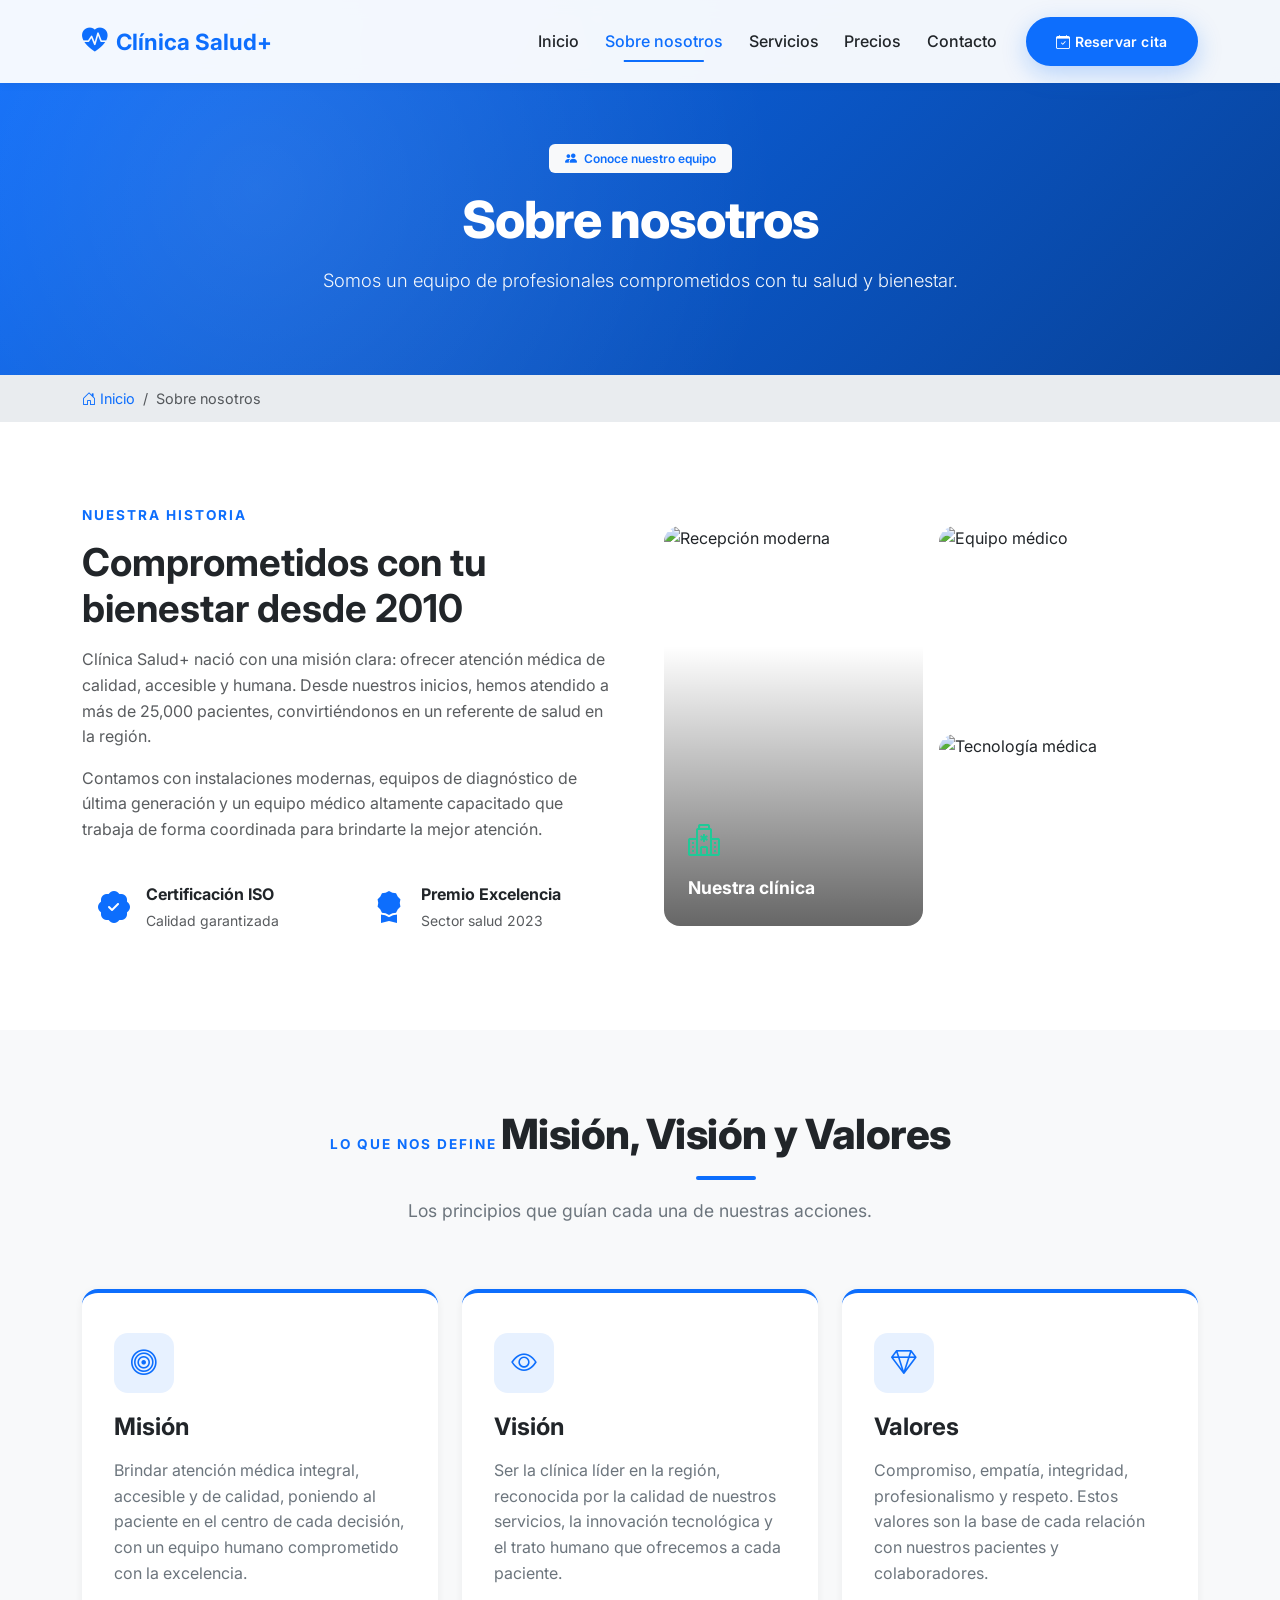
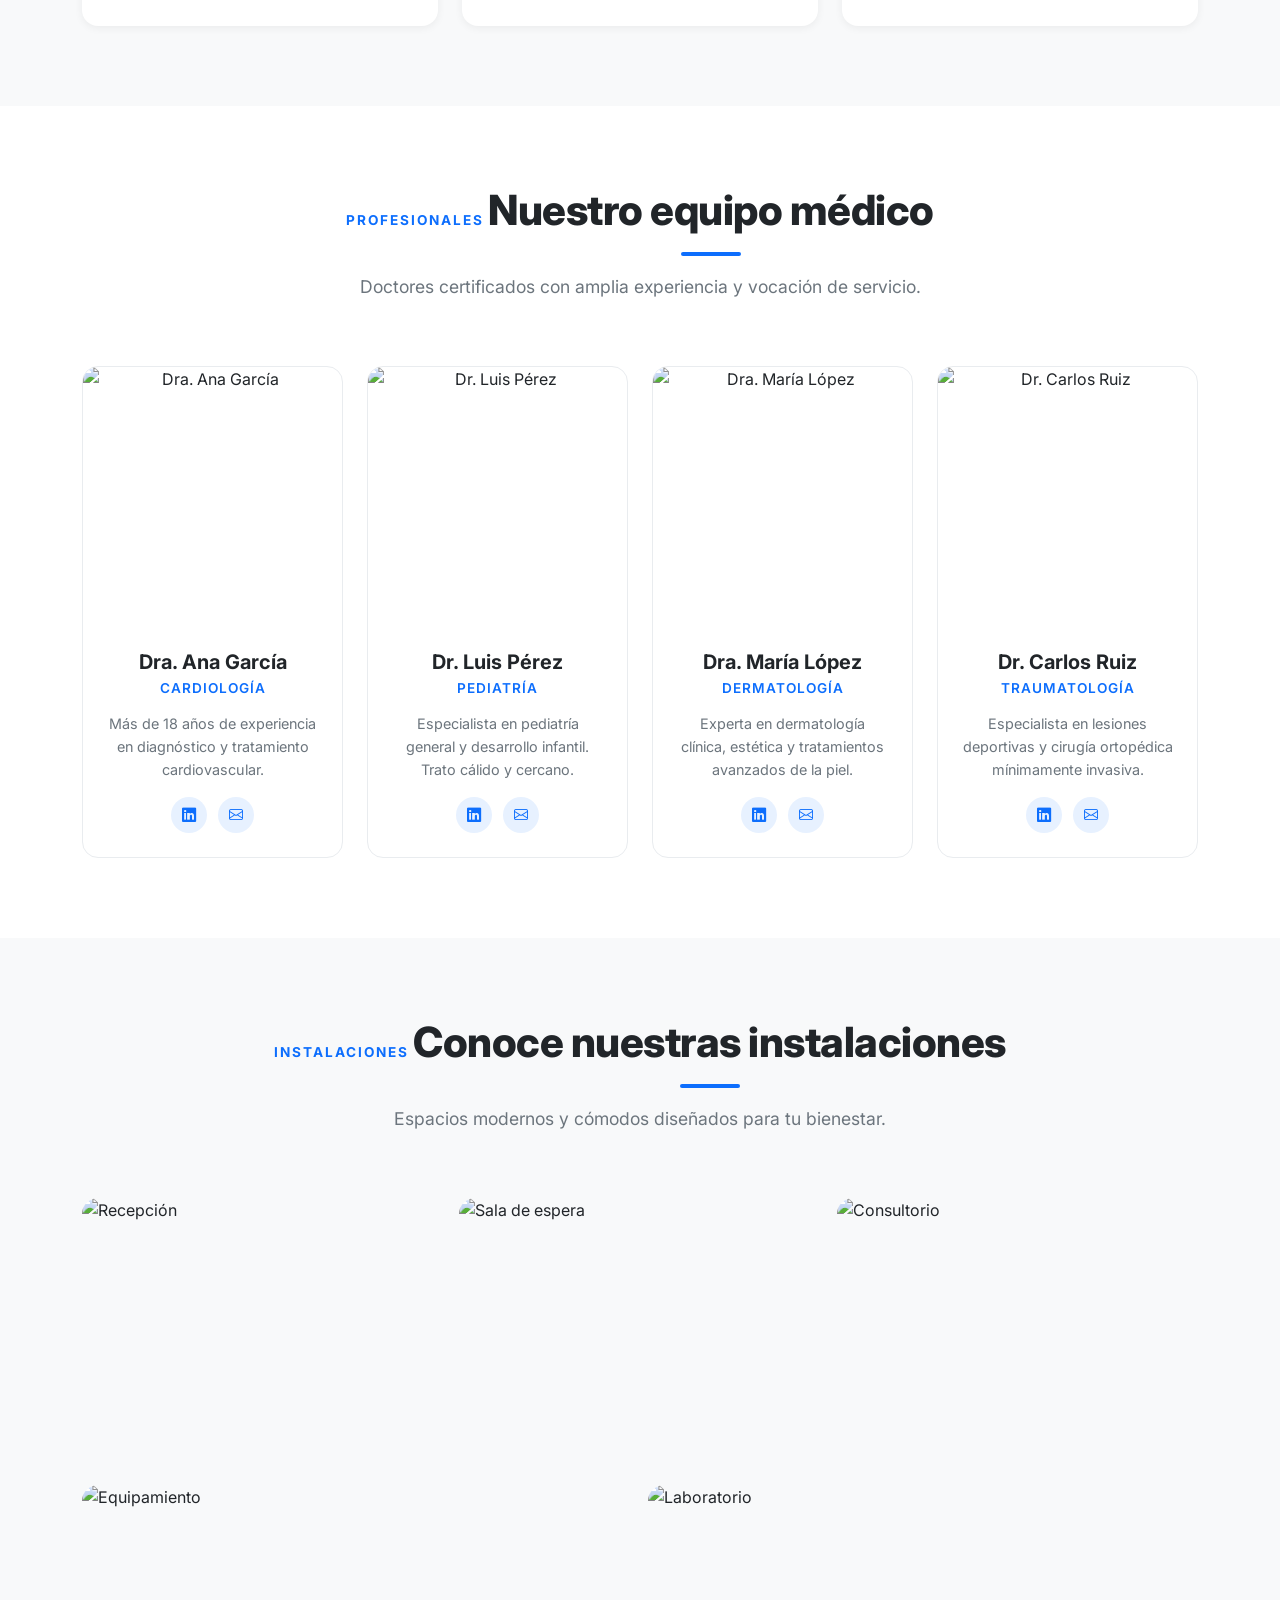
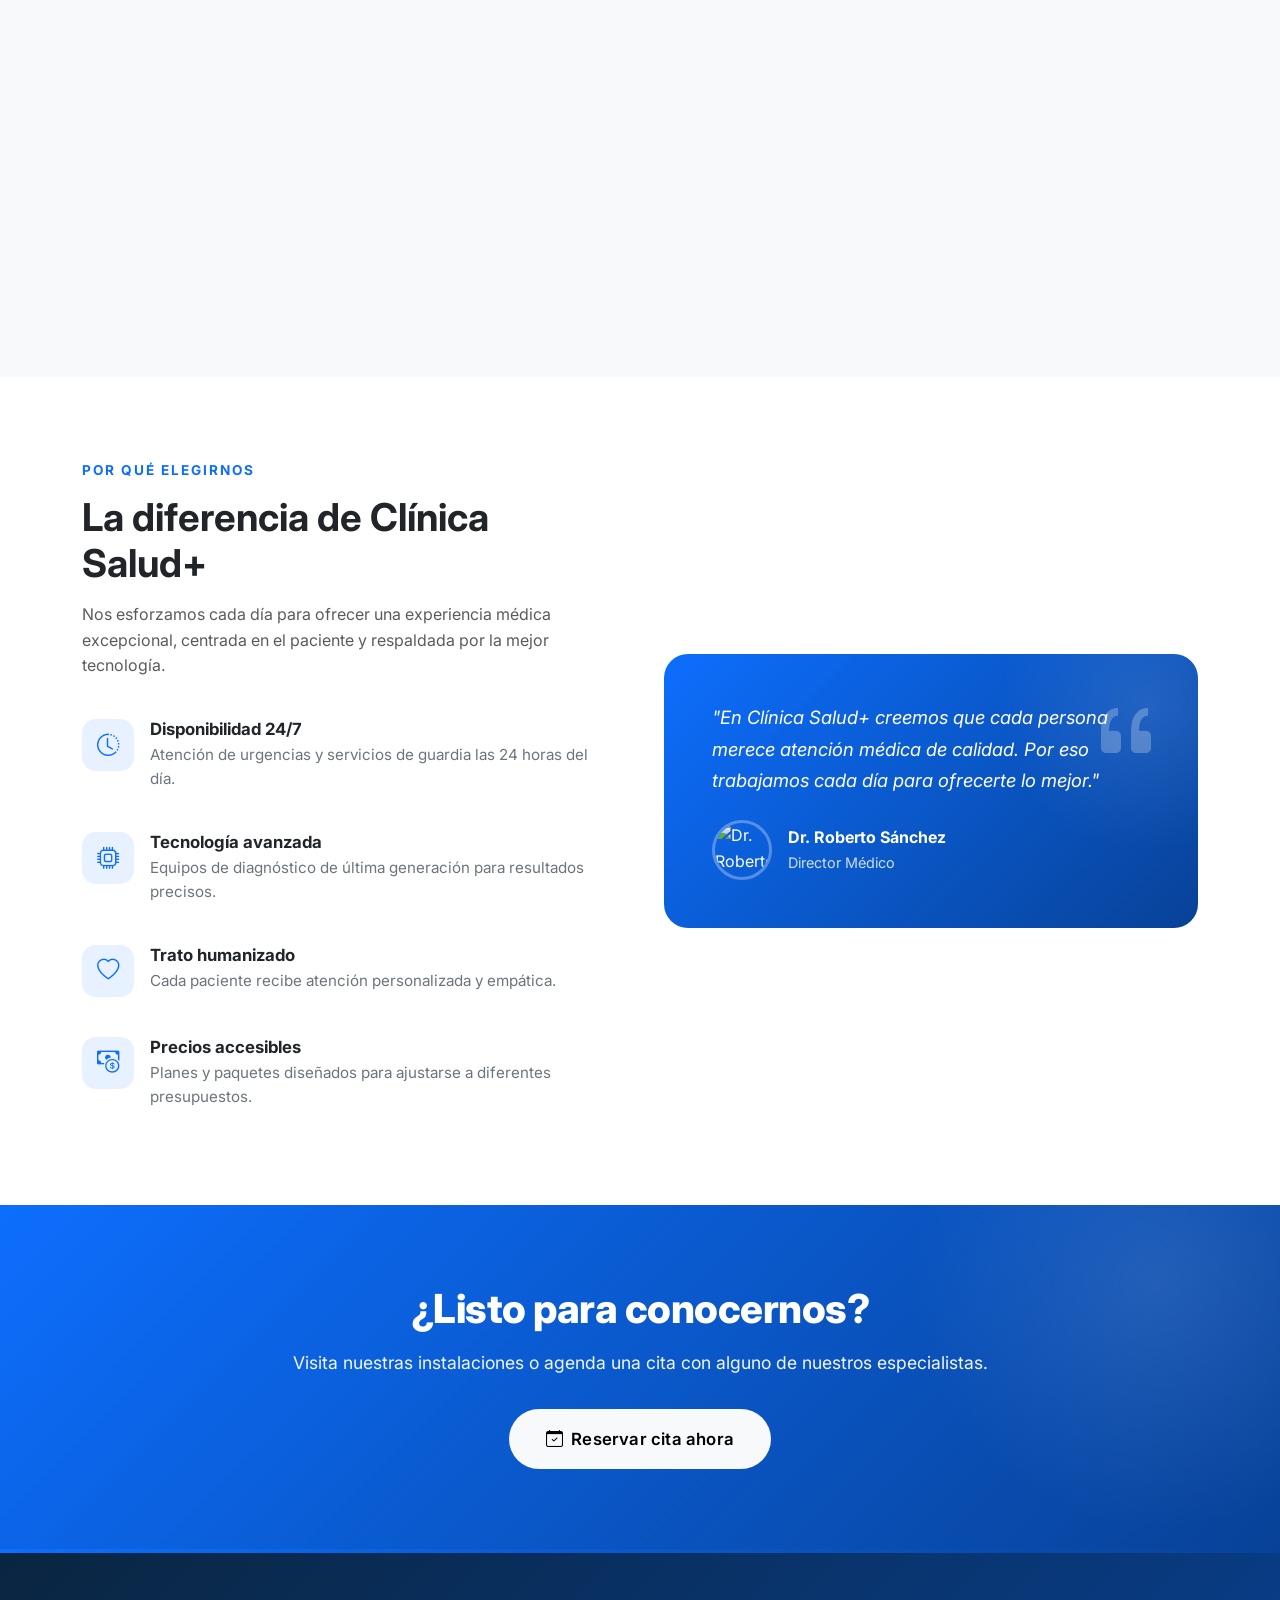
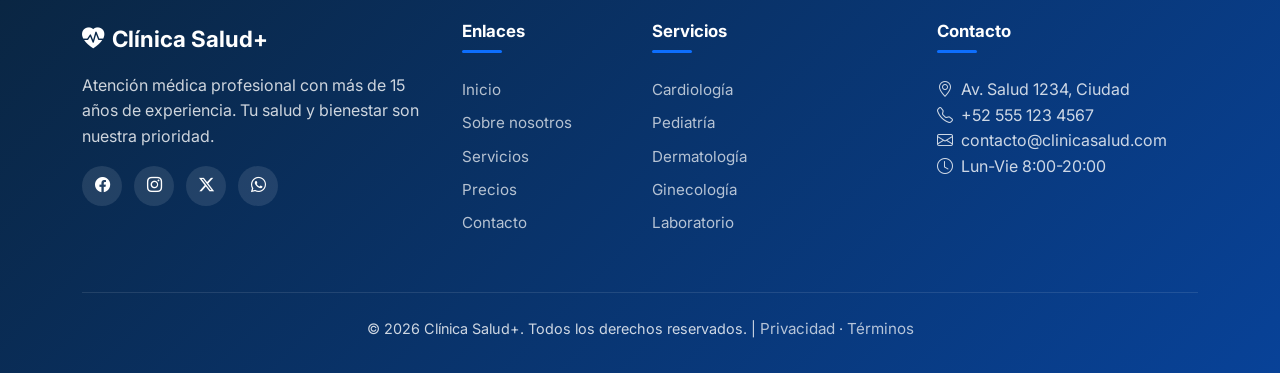
==== about.html @ 4dc256de "template ok" ====
<!DOCTYPE html>
<html lang="es">
<head>
    <meta charset="UTF-8">
    <meta name="viewport" content="width=device-width, initial-scale=1.0">
    <meta name="description" content="Conoce más sobre Clínica Salud+: nuestro equipo médico, misión, visión y valores.">
    <title>Sobre nosotros | Clínica Salud+</title>

    <link href="https://cdn.jsdelivr.net/npm/bootstrap@5.3.3/dist/css/bootstrap.min.css" rel="stylesheet">
    <link rel="stylesheet" href="https://cdn.jsdelivr.net/npm/bootstrap-icons@1.11.3/font/bootstrap-icons.css">
    <link rel="preconnect" href="https://fonts.googleapis.com">
    <link rel="preconnect" href="https://fonts.gstatic.com" crossorigin>
    <link href="https://fonts.googleapis.com/css2?family=Inter:wght@400;500;600;700;800&display=swap" rel="stylesheet">
    <link rel="stylesheet" href="assets/css/styles.css">
</head>
<body>

    <!-- Navbar -->
    <nav class="navbar navbar-expand-lg fixed-top">
        <div class="container">
            <a class="navbar-brand" href="index.html">
                <i class="bi bi-heart-pulse-fill"></i>
                Clínica Salud+
            </a>
            <button class="navbar-toggler" type="button" data-bs-toggle="collapse" data-bs-target="#navbarMain">
                <span class="navbar-toggler-icon"></span>
            </button>
            <div class="collapse navbar-collapse" id="navbarMain">
                <ul class="navbar-nav ms-auto align-items-lg-center">
                    <li class="nav-item"><a class="nav-link" href="index.html">Inicio</a></li>
                    <li class="nav-item"><a class="nav-link" href="about.html">Sobre nosotros</a></li>
                    <li class="nav-item"><a class="nav-link" href="services.html">Servicios</a></li>
                    <li class="nav-item"><a class="nav-link" href="pricing.html">Precios</a></li>
                    <li class="nav-item"><a class="nav-link" href="contact.html">Contacto</a></li>
                    <li class="nav-item ms-lg-3 mt-2 mt-lg-0">
                        <a class="btn btn-primary btn-sm" href="contact.html">
                            <i class="bi bi-calendar-check me-1"></i>Reservar cita
                        </a>
                    </li>
                </ul>
            </div>
        </div>
    </nav>

    <!-- Page Hero -->
    <header class="page-hero">
        <div class="page-hero-bg">
            <img src="https://images.unsplash.com/photo-1551601651-2a8555f1a136?w=1920&q=80" alt="Equipo médico">
        </div>
        <div class="container">
            <span class="badge bg-light text-primary px-3 py-2 mb-3 fw-semibold">
                <i class="bi bi-people-fill me-1"></i> Conoce nuestro equipo
            </span>
            <h1>Sobre nosotros</h1>
            <p class="lead">Somos un equipo de profesionales comprometidos con tu salud y bienestar.</p>
        </div>
    </header>

    <!-- Breadcrumb -->
    <div class="breadcrumb-nav">
        <div class="container">
            <nav aria-label="breadcrumb">
                <ol class="breadcrumb mb-0">
                    <li class="breadcrumb-item"><a href="index.html"><i class="bi bi-house-door"></i> Inicio</a></li>
                    <li class="breadcrumb-item active" aria-current="page">Sobre nosotros</li>
                </ol>
            </nav>
        </div>
    </div>

    <!-- Introducción -->
    <section>
        <div class="container">
            <div class="row align-items-center g-5">
                <div class="col-lg-6 reveal">
                    <span class="eyebrow">Nuestra historia</span>
                    <h2 class="fw-bold mb-3" style="font-size: clamp(1.8rem, 3vw, 2.5rem);">Comprometidos con tu bienestar desde 2010</h2>
                    <p class="text-muted mb-3">Clínica Salud+ nació con una misión clara: ofrecer atención médica de calidad, accesible y humana. Desde nuestros inicios, hemos atendido a más de 25,000 pacientes, convirtiéndonos en un referente de salud en la región.</p>
                    <p class="text-muted mb-4">Contamos con instalaciones modernas, equipos de diagnóstico de última generación y un equipo médico altamente capacitado que trabaja de forma coordinada para brindarte la mejor atención.</p>
                    <div class="row g-3">
                        <div class="col-6">
                            <div class="d-flex align-items-center gap-3 p-3 bg-primary-light rounded-3">
                                <i class="bi bi-patch-check-fill text-primary fs-2"></i>
                                <div>
                                    <strong class="d-block">Certificación ISO</strong>
                                    <small class="text-muted">Calidad garantizada</small>
                                </div>
                            </div>
                        </div>
                        <div class="col-6">
                            <div class="d-flex align-items-center gap-3 p-3 bg-primary-light rounded-3">
                                <i class="bi bi-award-fill text-primary fs-2"></i>
                                <div>
                                    <strong class="d-block">Premio Excelencia</strong>
                                    <small class="text-muted">Sector salud 2023</small>
                                </div>
                            </div>
                        </div>
                    </div>
                </div>
                <div class="col-lg-6 reveal reveal-delay-2">
                    <div class="history-image-grid">
                        <div class="history-grid-item gi-1">
                            <img src="https://images.unsplash.com/photo-1519494026892-80bbd2d6fd0d?w=800&q=80" alt="Recepción moderna">
                            <div class="gi-overlay">
                                <i class="bi bi-hospital"></i>
                                <strong>Nuestra clínica</strong>
                            </div>
                        </div>
                        <div class="history-grid-item gi-2">
                            <img src="https://images.unsplash.com/photo-1582750433449-648ed127bb54?w=600&q=80" alt="Equipo médico">
                        </div>
                        <div class="history-grid-item gi-3">
                            <img src="https://images.unsplash.com/photo-1629909613654-28e377c37b09?w=600&q=80" alt="Tecnología médica">
                        </div>
                    </div>
                </div>
            </div>
        </div>
    </section>

    <!-- Misión, Visión, Valores -->
    <section class="bg-light">
        <div class="container">
            <div class="section-title reveal">
                <span class="eyebrow">Lo que nos define</span>
                <h2>Misión, Visión y Valores</h2>
                <p>Los principios que guían cada una de nuestras acciones.</p>
            </div>
            <div class="row g-4">
                <div class="col-md-4 reveal reveal-delay-1">
                    <div class="mvv-card">
                        <div class="mvv-icon"><i class="bi bi-bullseye"></i></div>
                        <h4>Misión</h4>
                        <p>Brindar atención médica integral, accesible y de calidad, poniendo al paciente en el centro de cada decisión, con un equipo humano comprometido con la excelencia.</p>
                    </div>
                </div>
                <div class="col-md-4 reveal reveal-delay-2">
                    <div class="mvv-card">
                        <div class="mvv-icon"><i class="bi bi-eye"></i></div>
                        <h4>Visión</h4>
                        <p>Ser la clínica líder en la región, reconocida por la calidad de nuestros servicios, la innovación tecnológica y el trato humano que ofrecemos a cada paciente.</p>
                    </div>
                </div>
                <div class="col-md-4 reveal reveal-delay-3">
                    <div class="mvv-card">
                        <div class="mvv-icon"><i class="bi bi-gem"></i></div>
                        <h4>Valores</h4>
                        <p>Compromiso, empatía, integridad, profesionalismo y respeto. Estos valores son la base de cada relación con nuestros pacientes y colaboradores.</p>
                    </div>
                </div>
            </div>
        </div>
    </section>

    <!-- Equipo Médico -->
    <section>
        <div class="container">
            <div class="section-title reveal">
                <span class="eyebrow">Profesionales</span>
                <h2>Nuestro equipo médico</h2>
                <p>Doctores certificados con amplia experiencia y vocación de servicio.</p>
            </div>
            <div class="row g-4">
                <div class="col-md-6 col-lg-3 reveal reveal-delay-1">
                    <div class="team-card">
                        <div class="team-photo">
                            <img src="https://images.unsplash.com/photo-1559839734-2b71ea197ec2?w=500&q=80" alt="Dra. Ana García">
                        </div>
                        <div class="team-info">
                            <h5>Dra. Ana García</h5>
                            <div class="specialty">Cardiología</div>
                            <p>Más de 18 años de experiencia en diagnóstico y tratamiento cardiovascular.</p>
                            <div class="team-socials">
                                <a href="#" aria-label="LinkedIn"><i class="bi bi-linkedin"></i></a>
                                <a href="#" aria-label="Email"><i class="bi bi-envelope"></i></a>
                            </div>
                        </div>
                    </div>
                </div>
                <div class="col-md-6 col-lg-3 reveal reveal-delay-2">
                    <div class="team-card">
                        <div class="team-photo">
                            <img src="https://images.unsplash.com/photo-1612531386530-97286d97c2d2?w=500&q=80" alt="Dr. Luis Pérez">
                        </div>
                        <div class="team-info">
                            <h5>Dr. Luis Pérez</h5>
                            <div class="specialty">Pediatría</div>
                            <p>Especialista en pediatría general y desarrollo infantil. Trato cálido y cercano.</p>
                            <div class="team-socials">
                                <a href="#" aria-label="LinkedIn"><i class="bi bi-linkedin"></i></a>
                                <a href="#" aria-label="Email"><i class="bi bi-envelope"></i></a>
                            </div>
                        </div>
                    </div>
                </div>
                <div class="col-md-6 col-lg-3 reveal reveal-delay-3">
                    <div class="team-card">
                        <div class="team-photo">
                            <img src="https://images.unsplash.com/photo-1594824476967-48c8b964273f?w=500&q=80" alt="Dra. María López">
                        </div>
                        <div class="team-info">
                            <h5>Dra. María López</h5>
                            <div class="specialty">Dermatología</div>
                            <p>Experta en dermatología clínica, estética y tratamientos avanzados de la piel.</p>
                            <div class="team-socials">
                                <a href="#" aria-label="LinkedIn"><i class="bi bi-linkedin"></i></a>
                                <a href="#" aria-label="Email"><i class="bi bi-envelope"></i></a>
                            </div>
                        </div>
                    </div>
                </div>
                <div class="col-md-6 col-lg-3 reveal reveal-delay-4">
                    <div class="team-card">
                        <div class="team-photo">
                            <img src="https://images.unsplash.com/photo-1622253692010-333f2da6031d?w=500&q=80" alt="Dr. Carlos Ruiz">
                        </div>
                        <div class="team-info">
                            <h5>Dr. Carlos Ruiz</h5>
                            <div class="specialty">Traumatología</div>
                            <p>Especialista en lesiones deportivas y cirugía ortopédica mínimamente invasiva.</p>
                            <div class="team-socials">
                                <a href="#" aria-label="LinkedIn"><i class="bi bi-linkedin"></i></a>
                                <a href="#" aria-label="Email"><i class="bi bi-envelope"></i></a>
                            </div>
                        </div>
                    </div>
                </div>
            </div>
        </div>
    </section>

    <!-- Instalaciones / Galería -->
    <section class="bg-light">
        <div class="container">
            <div class="section-title reveal">
                <span class="eyebrow">Instalaciones</span>
                <h2>Conoce nuestras instalaciones</h2>
                <p>Espacios modernos y cómodos diseñados para tu bienestar.</p>
            </div>
            <div class="row g-3 reveal">
                <div class="col-md-4">
                    <div class="gallery-item">
                        <img src="https://images.unsplash.com/photo-1538108149393-fbbd81895907?w=600&q=80" alt="Recepción">
                        <div class="gallery-overlay"><span><i class="bi bi-hospital me-2"></i>Recepción</span></div>
                    </div>
                </div>
                <div class="col-md-4">
                    <div class="gallery-item">
                        <img src="https://images.unsplash.com/photo-1576091160550-2173dba999ef?w=600&q=80" alt="Sala de espera">
                        <div class="gallery-overlay"><span><i class="bi bi-cup-hot me-2"></i>Sala de espera</span></div>
                    </div>
                </div>
                <div class="col-md-4">
                    <div class="gallery-item">
                        <img src="https://images.unsplash.com/photo-1559757175-7cb057fba93c?w=600&q=80" alt="Consultorio">
                        <div class="gallery-overlay"><span><i class="bi bi-clipboard2-pulse me-2"></i>Consultorios</span></div>
                    </div>
                </div>
                <div class="col-md-6">
                    <div class="gallery-item">
                        <img src="https://images.unsplash.com/photo-1631815589968-fdb09a223b1e?w=800&q=80" alt="Equipamiento">
                        <div class="gallery-overlay"><span><i class="bi bi-cpu me-2"></i>Tecnología de punta</span></div>
                    </div>
                </div>
                <div class="col-md-6">
                    <div class="gallery-item">
                        <img src="https://images.unsplash.com/photo-1530026405186-ed1f139313f8?w=800&q=80" alt="Laboratorio">
                        <div class="gallery-overlay"><span><i class="bi bi-droplet-half me-2"></i>Laboratorio clínico</span></div>
                    </div>
                </div>
            </div>
        </div>
    </section>

    <!-- ¿Por qué elegirnos? -->
    <section>
        <div class="container">
            <div class="row align-items-center g-5">
                <div class="col-lg-6 reveal">
                    <span class="eyebrow">Por qué elegirnos</span>
                    <h2 class="fw-bold mb-3" style="font-size: clamp(1.8rem, 3vw, 2.5rem);">La diferencia de Clínica Salud+</h2>
                    <p class="text-muted">Nos esforzamos cada día para ofrecer una experiencia médica excepcional, centrada en el paciente y respaldada por la mejor tecnología.</p>
                    <div class="d-flex flex-column gap-2 mt-4">
                        <div class="feature-item">
                            <div class="feature-icon"><i class="bi bi-clock-history"></i></div>
                            <div>
                                <h5>Disponibilidad 24/7</h5>
                                <p>Atención de urgencias y servicios de guardia las 24 horas del día.</p>
                            </div>
                        </div>
                        <div class="feature-item">
                            <div class="feature-icon"><i class="bi bi-cpu"></i></div>
                            <div>
                                <h5>Tecnología avanzada</h5>
                                <p>Equipos de diagnóstico de última generación para resultados precisos.</p>
                            </div>
                        </div>
                        <div class="feature-item">
                            <div class="feature-icon"><i class="bi bi-heart"></i></div>
                            <div>
                                <h5>Trato humanizado</h5>
                                <p>Cada paciente recibe atención personalizada y empática.</p>
                            </div>
                        </div>
                        <div class="feature-item">
                            <div class="feature-icon"><i class="bi bi-cash-coin"></i></div>
                            <div>
                                <h5>Precios accesibles</h5>
                                <p>Planes y paquetes diseñados para ajustarse a diferentes presupuestos.</p>
                            </div>
                        </div>
                    </div>
                </div>
                <div class="col-lg-6 reveal reveal-delay-2">
                    <div class="director-quote">
                        <i class="bi bi-quote"></i>
                        <p>"En Clínica Salud+ creemos que cada persona merece atención médica de calidad. Por eso trabajamos cada día para ofrecerte lo mejor."</p>
                        <div class="director-info">
                            <div class="director-photo">
                                <img src="https://images.unsplash.com/photo-1537368910025-700350fe46c7?w=200&q=80" alt="Dr. Roberto Sánchez">
                            </div>
                            <div>
                                <strong>Dr. Roberto Sánchez</strong>
                                <span>Director Médico</span>
                            </div>
                        </div>
                    </div>
                </div>
            </div>
        </div>
    </section>

    <!-- CTA -->
    <section class="cta-section">
        <div class="container">
            <div class="reveal">
                <h2>¿Listo para conocernos?</h2>
                <p>Visita nuestras instalaciones o agenda una cita con alguno de nuestros especialistas.</p>
                <a href="contact.html" class="btn btn-light btn-lg">
                    <i class="bi bi-calendar-check me-2"></i>Reservar cita ahora
                </a>
            </div>
        </div>
    </section>

    <!-- Footer -->
    <footer class="footer">
        <div class="container">
            <div class="row g-4">
                <div class="col-lg-4 col-md-6">
                    <div class="footer-brand">
                        <i class="bi bi-heart-pulse-fill"></i> Clínica Salud+
                    </div>
                    <p class="mb-3">Atención médica profesional con más de 15 años de experiencia. Tu salud y bienestar son nuestra prioridad.</p>
                    <div class="footer-socials">
                        <a href="#" aria-label="Facebook"><i class="bi bi-facebook"></i></a>
                        <a href="#" aria-label="Instagram"><i class="bi bi-instagram"></i></a>
                        <a href="#" aria-label="Twitter"><i class="bi bi-twitter-x"></i></a>
                        <a href="#" aria-label="WhatsApp"><i class="bi bi-whatsapp"></i></a>
                    </div>
                </div>
                <div class="col-lg-2 col-md-6">
                    <h5>Enlaces</h5>
                    <ul>
                        <li><a href="index.html">Inicio</a></li>
                        <li><a href="about.html">Sobre nosotros</a></li>
                        <li><a href="services.html">Servicios</a></li>
                        <li><a href="pricing.html">Precios</a></li>
                        <li><a href="contact.html">Contacto</a></li>
                    </ul>
                </div>
                <div class="col-lg-3 col-md-6">
                    <h5>Servicios</h5>
                    <ul>
                        <li><a href="services.html">Cardiología</a></li>
                        <li><a href="services.html">Pediatría</a></li>
                        <li><a href="services.html">Dermatología</a></li>
                        <li><a href="services.html">Ginecología</a></li>
                        <li><a href="services.html">Laboratorio</a></li>
                    </ul>
                </div>
                <div class="col-lg-3 col-md-6">
                    <h5>Contacto</h5>
                    <ul>
                        <li><i class="bi bi-geo-alt me-2"></i>Av. Salud 1234, Ciudad</li>
                        <li><i class="bi bi-telephone me-2"></i>+52 555 123 4567</li>
                        <li><i class="bi bi-envelope me-2"></i>contacto@clinicasalud.com</li>
                        <li><i class="bi bi-clock me-2"></i>Lun-Vie 8:00-20:00</li>
                    </ul>
                </div>
            </div>
            <div class="footer-bottom">
                <p class="mb-0">&copy; <span data-current-year>2026</span> Clínica Salud+. Todos los derechos reservados. | <a href="privacy.html">Privacidad</a> · <a href="terms.html">Términos</a></p>
            </div>
        </div>
    </footer>

    <button class="back-to-top" aria-label="Volver arriba"><i class="bi bi-arrow-up"></i></button>

    <script src="https://cdn.jsdelivr.net/npm/bootstrap@5.3.3/dist/js/bootstrap.bundle.min.js"></script>
    <script src="assets/js/main.js"></script>
</body>
</html>
---- assets/css/styles.css ----
/* ============================================
   Clínica Salud+ - Custom Styles
   Paleta médica profesional (azul + blanco)
   ============================================ */

:root {
    --primary: #0d6efd;
    --primary-dark: #0a58ca;
    --primary-darker: #084298;
    --primary-light: #e7f1ff;
    --secondary: #20c997;
    --secondary-dark: #198754;
    --accent: #ffc107;
    --light: #f8f9fa;
    --gray-light: #e9ecef;
    --gray: #6c757d;
    --dark: #212529;
    --gradient-hero: linear-gradient(135deg, #0d6efd 0%, #0a58ca 50%, #084298 100%);
    --gradient-soft: linear-gradient(135deg, #e7f1ff 0%, #f8f9fa 100%);
    --gradient-dark: linear-gradient(135deg, #0a2540 0%, #084298 100%);
    --shadow-sm: 0 2px 8px rgba(0, 0, 0, 0.06);
    --shadow-md: 0 8px 24px rgba(0, 0, 0, 0.10);
    --shadow-lg: 0 16px 48px rgba(0, 0, 0, 0.14);
    --shadow-primary: 0 8px 24px rgba(13, 110, 253, 0.25);
    --transition: all 0.3s cubic-bezier(0.4, 0, 0.2, 1);
}

/* ============================================
   Base
   ============================================ */
* {
    scroll-behavior: smooth;
}

body {
    font-family: 'Inter', 'Segoe UI', system-ui, -apple-system, sans-serif;
    color: var(--dark);
    line-height: 1.6;
    overflow-x: hidden;
    background-color: #ffffff;
}

section {
    padding: 5rem 0;
    position: relative;
}

@media (max-width: 768px) {
    section {
        padding: 3rem 0;
    }
}

img {
    max-width: 100%;
    height: auto;
    display: block;
}

/* ============================================
   Utility & Image styles
   ============================================ */
.img-cover {
    width: 100%;
    height: 100%;
    object-fit: cover;
}

.img-rounded {
    border-radius: 16px;
    overflow: hidden;
}

.img-zoom {
    overflow: hidden;
}

.img-zoom img {
    transition: transform 0.6s cubic-bezier(0.4, 0, 0.2, 1);
}

.img-zoom:hover img {
    transform: scale(1.08);
}

.overlay {
    position: relative;
}

.overlay::before {
    content: '';
    position: absolute;
    inset: 0;
    background: linear-gradient(180deg, transparent 0%, rgba(13, 110, 253, 0.5) 100%);
    z-index: 1;
    pointer-events: none;
}

.overlay-light::before {
    background: linear-gradient(180deg, transparent 0%, rgba(0, 0, 0, 0.6) 100%);
}

.overlay-text {
    position: relative;
    z-index: 2;
}

.bg-pattern {
    background-image: url("data:image/svg+xml,%3Csvg width='60' height='60' viewBox='0 0 60 60' xmlns='http://www.w3.org/2000/svg'%3E%3Cg fill='none' fill-rule='evenodd'%3E%3Cg fill='%230d6efd' fill-opacity='0.05'%3E%3Cpath d='M36 34v-4h-2v4h-4v2h4v4h2v-4h4v-2h-4zm0-30V0h-2v4h-4v2h4v4h2V6h4V4h-4zM6 34v-4H4v4H0v2h4v4h2v-4h4v-2H6zM6 4V0H4v4H0v2h4v4h2V6h4V4H6z'/%3E%3C/g%3E%3C/g%3E%3C/svg%3E");
}

/* ============================================
   Navbar
   ============================================ */
.navbar {
    transition: var(--transition);
    padding: 1rem 0;
    background-color: rgba(255, 255, 255, 0.95);
    backdrop-filter: blur(8px);
    box-shadow: var(--shadow-sm);
}

.navbar.hero-transparent {
    background-color: transparent;
    box-shadow: none;
}

.navbar.hero-transparent .nav-link,
.navbar.hero-transparent .navbar-brand {
    color: white !important;
}

.navbar.hero-transparent .nav-link::after {
    background-color: white;
}

.navbar.hero-transparent .navbar-brand i {
    color: white;
}

.navbar-scrolled {
    background-color: rgba(255, 255, 255, 0.98) !important;
    backdrop-filter: blur(10px);
    box-shadow: var(--shadow-sm);
    padding: 0.5rem 0;
}

.navbar-scrolled .nav-link,
.navbar-scrolled .navbar-brand {
    color: var(--dark) !important;
}

.navbar-scrolled .nav-link::after {
    background-color: var(--primary);
}

.navbar-scrolled .navbar-brand i {
    color: var(--primary);
}

.navbar-brand {
    font-weight: 700;
    font-size: 1.4rem;
    display: flex;
    align-items: center;
    gap: 0.5rem;
    color: var(--primary) !important;
}

.navbar-brand i {
    font-size: 1.6rem;
}

.navbar-nav .nav-link {
    font-weight: 500;
    margin: 0 0.3rem;
    color: var(--dark) !important;
    position: relative;
    transition: var(--transition);
}

.navbar-nav .nav-link::after {
    content: '';
    position: absolute;
    bottom: 0;
    left: 50%;
    width: 0;
    height: 2px;
    background-color: var(--primary);
    transition: var(--transition);
    transform: translateX(-50%);
}

.navbar-nav .nav-link:hover::after,
.navbar-nav .nav-link.active::after {
    width: 60%;
}

.navbar-nav .nav-link.active {
    color: var(--primary) !important;
}

.navbar-toggler {
    border: none;
    padding: 0.25rem 0.5rem;
}

.navbar-toggler:focus {
    box-shadow: none;
}

.navbar-toggler-icon {
    background-image: url("data:image/svg+xml,%3Csvg xmlns='http://www.w3.org/2000/svg' viewBox='0 0 30 30'%3E%3Cpath stroke='rgba(13, 110, 253, 1)' stroke-linecap='round' stroke-miterlimit='10' stroke-width='2' d='M4 7h22M4 15h22M4 23h22'/%3E%3C/svg%3E");
}

.navbar.hero-transparent .navbar-toggler-icon {
    background-image: url("data:image/svg+xml,%3Csvg xmlns='http://www.w3.org/2000/svg' viewBox='0 0 30 30'%3E%3Cpath stroke='rgba(255, 255, 255, 1)' stroke-linecap='round' stroke-miterlimit='10' stroke-width='2' d='M4 7h22M4 15h22M4 23h22'/%3E%3C/svg%3E");
}

/* ============================================
   Hero Sections - WITH IMAGES
   ============================================ */
.hero {
    min-height: 100vh;
    background: var(--gradient-hero);
    color: white;
    display: flex;
    align-items: center;
    position: relative;
    overflow: hidden;
    padding: 8rem 0 4rem;
}

.hero-bg {
    position: absolute;
    inset: 0;
    z-index: 0;
}

.hero-bg img {
    width: 100%;
    height: 100%;
    object-fit: cover;
    opacity: 0.35;
}

.hero-bg::after {
    content: '';
    position: absolute;
    inset: 0;
    background: linear-gradient(135deg, rgba(13, 110, 253, 0.85) 0%, rgba(8, 66, 152, 0.85) 100%);
}

.hero::before {
    content: '';
    position: absolute;
    top: -50%;
    right: -10%;
    width: 600px;
    height: 600px;
    background: radial-gradient(circle, rgba(255, 255, 255, 0.08) 0%, transparent 70%);
    border-radius: 50%;
    animation: float 8s ease-in-out infinite;
    z-index: 1;
}

.hero::after {
    content: '';
    position: absolute;
    bottom: -30%;
    left: -10%;
    width: 500px;
    height: 500px;
    background: radial-gradient(circle, rgba(32, 201, 151, 0.15) 0%, transparent 70%);
    border-radius: 50%;
    animation: float 10s ease-in-out infinite reverse;
    z-index: 1;
}

@keyframes float {
    0%, 100% { transform: translateY(0) translateX(0); }
    50% { transform: translateY(-30px) translateX(20px); }
}

.hero-content {
    position: relative;
    z-index: 3;
}

.hero h1 {
    font-size: clamp(2.5rem, 5.5vw, 4rem);
    font-weight: 800;
    line-height: 1.15;
    margin-bottom: 1.5rem;
    letter-spacing: -1px;
}

.hero .lead {
    font-size: 1.2rem;
    opacity: 0.95;
    margin-bottom: 2rem;
    max-width: 600px;
    line-height: 1.7;
}

.hero-image-wrapper {
    position: relative;
    z-index: 3;
}

.hero-image-wrapper .hero-img-main {
    border-radius: 24px;
    overflow: hidden;
    box-shadow: 0 30px 60px rgba(0, 0, 0, 0.3);
    position: relative;
    aspect-ratio: 4/5;
}

.hero-image-wrapper .hero-img-main img {
    width: 100%;
    height: 100%;
    object-fit: cover;
}

.hero-image-wrapper .hero-floating-card {
    position: absolute;
    background: white;
    padding: 1rem 1.25rem;
    border-radius: 16px;
    box-shadow: 0 12px 36px rgba(0, 0, 0, 0.18);
    display: flex;
    align-items: center;
    gap: 0.75rem;
    animation: floatY 4s ease-in-out infinite;
}

.hero-floating-card.card-1 {
    top: 15%;
    left: -30px;
}

.hero-floating-card.card-2 {
    bottom: 20%;
    right: -30px;
    animation-delay: 1.5s;
}

.hero-floating-card .icon-circle {
    width: 44px;
    height: 44px;
    border-radius: 50%;
    background: var(--primary-light);
    color: var(--primary);
    display: flex;
    align-items: center;
    justify-content: center;
    font-size: 1.3rem;
    flex-shrink: 0;
}

.hero-floating-card .icon-circle.success {
    background: #d1e7dd;
    color: var(--secondary-dark);
}

.hero-floating-card strong {
    display: block;
    color: var(--dark);
    font-size: 0.9rem;
    line-height: 1.2;
}

.hero-floating-card small {
    color: var(--gray);
    font-size: 0.75rem;
}

@keyframes floatY {
    0%, 100% { transform: translateY(0); }
    50% { transform: translateY(-12px); }
}

.hero-trust-bar {
    margin-top: 3rem;
    padding-top: 2rem;
    border-top: 1px solid rgba(255, 255, 255, 0.2);
    position: relative;
    z-index: 3;
}

.hero-trust-item {
    display: flex;
    align-items: center;
    gap: 0.5rem;
    color: rgba(255, 255, 255, 0.9);
    font-size: 0.95rem;
}

.hero-trust-item i {
    color: var(--secondary);
    font-size: 1.1rem;
}

/* Page Hero */
.page-hero {
    background: var(--gradient-hero);
    color: white;
    padding: 9rem 0 5rem;
    text-align: center;
    position: relative;
    overflow: hidden;
}

.page-hero-bg {
    position: absolute;
    inset: 0;
    z-index: 0;
}

.page-hero-bg img {
    width: 100%;
    height: 100%;
    object-fit: cover;
    opacity: 0.25;
}

.page-hero-bg::after {
    content: '';
    position: absolute;
    inset: 0;
    background: linear-gradient(135deg, rgba(13, 110, 253, 0.85) 0%, rgba(8, 66, 152, 0.85) 100%);
}

.page-hero::before {
    content: '';
    position: absolute;
    top: 0;
    left: 0;
    right: 0;
    bottom: 0;
    background: radial-gradient(circle at 20% 50%, rgba(255, 255, 255, 0.1) 0%, transparent 50%);
    z-index: 1;
}

.page-hero h1 {
    font-size: clamp(2.2rem, 4.5vw, 3.2rem);
    font-weight: 800;
    margin-bottom: 1rem;
    position: relative;
    z-index: 2;
    letter-spacing: -1px;
}

.page-hero .lead {
    font-size: 1.15rem;
    opacity: 0.95;
    position: relative;
    z-index: 2;
    max-width: 700px;
    margin: 0 auto;
}

.page-hero .badge {
    position: relative;
    z-index: 2;
}

.breadcrumb-nav {
    background: var(--gray-light);
    padding: 0.75rem 0;
    font-size: 0.9rem;
}

.breadcrumb-nav a {
    color: var(--primary);
    text-decoration: none;
}

.breadcrumb-nav a:hover {
    text-decoration: underline;
}

/* ============================================
   Botones
   ============================================ */
.btn {
    font-weight: 600;
    padding: 0.75rem 1.8rem;
    border-radius: 50px;
    transition: var(--transition);
    border: 2px solid transparent;
    letter-spacing: 0.2px;
}

.btn-primary {
    background-color: var(--primary);
    border-color: var(--primary);
    box-shadow: var(--shadow-primary);
}

.btn-primary:hover {
    background-color: var(--primary-dark);
    border-color: var(--primary-dark);
    transform: translateY(-2px);
    box-shadow: 0 12px 32px rgba(13, 110, 253, 0.4);
}

.btn-light:hover {
    transform: translateY(-2px);
}

.btn-outline-light {
    border-color: rgba(255, 255, 255, 0.8);
    color: white;
}

.btn-outline-light:hover {
    background-color: white;
    color: var(--primary);
    border-color: white;
}

.btn-outline-primary {
    border-color: var(--primary);
    color: var(--primary);
}

.btn-outline-primary:hover {
    background-color: var(--primary);
    border-color: var(--primary);
    transform: translateY(-2px);
}

.btn-lg {
    padding: 0.95rem 2.2rem;
    font-size: 1.05rem;
}

/* ============================================
   Section Title
   ============================================ */
.section-title {
    text-align: center;
    margin-bottom: 4rem;
}

.section-title h2 {
    font-size: clamp(1.9rem, 3.5vw, 2.6rem);
    font-weight: 800;
    color: var(--dark);
    margin-bottom: 1rem;
    position: relative;
    display: inline-block;
    letter-spacing: -0.5px;
}

.section-title h2::after {
    content: '';
    display: block;
    width: 60px;
    height: 4px;
    background: var(--primary);
    margin: 1rem auto 0;
    border-radius: 2px;
}

.section-title p {
    color: var(--gray);
    font-size: 1.1rem;
    max-width: 700px;
    margin: 0 auto;
    line-height: 1.7;
}

.eyebrow {
    display: inline-block;
    color: var(--primary);
    font-weight: 700;
    text-transform: uppercase;
    letter-spacing: 2px;
    font-size: 0.85rem;
    margin-bottom: 0.75rem;
}

/* ============================================
   Cards
   ============================================ */
.card {
    border: none;
    border-radius: 16px;
    transition: var(--transition);
    box-shadow: var(--shadow-sm);
    overflow: hidden;
    background: white;
}

.card-hover:hover {
    transform: translateY(-8px);
    box-shadow: var(--shadow-lg);
}

.service-card {
    background: white;
    padding: 2.5rem 1.5rem;
    text-align: center;
    border-radius: 16px;
    height: 100%;
    border: 1px solid var(--gray-light);
    position: relative;
    overflow: hidden;
    transition: var(--transition);
}

.service-card::before {
    content: '';
    position: absolute;
    top: 0;
    left: 0;
    right: 0;
    height: 4px;
    background: var(--gradient-hero);
    transform: scaleX(0);
    transform-origin: left;
    transition: transform 0.4s ease;
}

.service-card:hover::before {
    transform: scaleX(1);
}

.service-card .icon-box {
    width: 80px;
    height: 80px;
    border-radius: 50%;
    background: var(--primary-light);
    color: var(--primary);
    display: flex;
    align-items: center;
    justify-content: center;
    margin: 0 auto 1.5rem;
    font-size: 2rem;
    transition: var(--transition);
}

.service-card:hover .icon-box {
    background: var(--primary);
    color: white;
    transform: rotateY(180deg);
}

.service-card h4 {
    font-weight: 700;
    margin-bottom: 1rem;
}

.service-card p {
    color: var(--gray);
    margin-bottom: 0;
}

/* Service card with image */
.service-card-image {
    padding: 0;
    text-align: left;
    border: 1px solid var(--gray-light);
}

.service-card-image .service-img {
    aspect-ratio: 16/10;
    overflow: hidden;
}

.service-card-image .service-img img {
    width: 100%;
    height: 100%;
    object-fit: cover;
    transition: transform 0.5s ease;
}

.service-card-image:hover .service-img img {
    transform: scale(1.05);
}

.service-card-image .service-body {
    padding: 1.5rem;
}

.service-card-image .service-body h4 {
    margin-bottom: 0.75rem;
}

.service-card-image .service-body p {
    margin-bottom: 1rem;
    font-size: 0.95rem;
}

.service-card-image .service-link {
    color: var(--primary);
    text-decoration: none;
    font-weight: 600;
    font-size: 0.9rem;
    display: inline-flex;
    align-items: center;
    gap: 0.4rem;
    transition: var(--transition);
}

.service-card-image .service-link:hover {
    gap: 0.7rem;
}

/* ============================================
   Stats Section
   ============================================ */
.stats-section {
    background: var(--gradient-soft);
    padding: 4rem 0;
    position: relative;
}

.stat-item {
    text-align: center;
    padding: 1.5rem;
    position: relative;
}

.stat-item i {
    font-size: 2.5rem;
    color: var(--primary);
    margin-bottom: 1rem;
    display: inline-flex;
    width: 70px;
    height: 70px;
    border-radius: 50%;
    background: white;
    align-items: center;
    justify-content: center;
    box-shadow: var(--shadow-sm);
}

.stat-number {
    font-size: 3rem;
    font-weight: 800;
    color: var(--dark);
    display: block;
    line-height: 1;
    margin-bottom: 0.5rem;
}

.stat-label {
    color: var(--gray);
    font-weight: 500;
    text-transform: uppercase;
    font-size: 0.85rem;
    letter-spacing: 1px;
}

/* ============================================
   Testimonials
   ============================================ */
.testimonial-card {
    background: white;
    padding: 2.5rem 2rem;
    border-radius: 16px;
    box-shadow: var(--shadow-sm);
    height: 100%;
    position: relative;
    transition: var(--transition);
}

.testimonial-card:hover {
    box-shadow: var(--shadow-md);
    transform: translateY(-4px);
}

.testimonial-card .quote-icon {
    color: var(--primary-light);
    font-size: 3rem;
    line-height: 1;
    margin-bottom: 0.5rem;
}

.testimonial-card p {
    font-style: italic;
    color: var(--gray);
    margin-bottom: 1.5rem;
    line-height: 1.7;
}

.testimonial-rating {
    color: var(--accent);
    margin-bottom: 1rem;
    font-size: 0.95rem;
}

.testimonial-author {
    display: flex;
    align-items: center;
    gap: 1rem;
}

.testimonial-avatar {
    width: 56px;
    height: 56px;
    border-radius: 50%;
    background: var(--gradient-hero);
    color: white;
    display: flex;
    align-items: center;
    justify-content: center;
    font-weight: 700;
    font-size: 1.1rem;
    flex-shrink: 0;
    overflow: hidden;
}

.testimonial-avatar img {
    width: 100%;
    height: 100%;
    object-fit: cover;
}

.testimonial-info strong {
    display: block;
    color: var(--dark);
}

.testimonial-info span {
    color: var(--gray);
    font-size: 0.9rem;
}

/* ============================================
   CTA Section
   ============================================ */
.cta-section {
    background: var(--gradient-hero);
    color: white;
    text-align: center;
    padding: 5rem 0;
    position: relative;
    overflow: hidden;
}

.cta-section::before {
    content: '';
    position: absolute;
    top: -50%;
    right: -10%;
    width: 500px;
    height: 500px;
    background: radial-gradient(circle, rgba(255, 255, 255, 0.1) 0%, transparent 70%);
    border-radius: 50%;
}

.cta-section h2 {
    font-size: clamp(1.8rem, 4vw, 2.5rem);
    font-weight: 800;
    margin-bottom: 1rem;
    position: relative;
    letter-spacing: -0.5px;
}

.cta-section p {
    font-size: 1.1rem;
    opacity: 0.95;
    margin-bottom: 2rem;
    position: relative;
}

.cta-section .btn {
    position: relative;
}

/* ============================================
   Team Cards - WITH PHOTOS
   ============================================ */
.team-card {
    text-align: center;
    background: white;
    border-radius: 16px;
    transition: var(--transition);
    border: 1px solid var(--gray-light);
    height: 100%;
    overflow: hidden;
}

.team-card:hover {
    transform: translateY(-8px);
    box-shadow: var(--shadow-md);
    border-color: var(--primary);
}

.team-photo {
    aspect-ratio: 1/1;
    overflow: hidden;
    position: relative;
}

.team-photo img {
    width: 100%;
    height: 100%;
    object-fit: cover;
    transition: transform 0.5s ease;
}

.team-card:hover .team-photo img {
    transform: scale(1.08);
}

.team-card .team-info {
    padding: 1.5rem;
}

.team-card h5 {
    font-weight: 700;
    margin-bottom: 0.25rem;
}

.team-card .specialty {
    color: var(--primary);
    font-weight: 600;
    font-size: 0.85rem;
    text-transform: uppercase;
    letter-spacing: 1px;
    margin-bottom: 0.75rem;
}

.team-card p {
    color: var(--gray);
    font-size: 0.9rem;
    margin-bottom: 1rem;
}

.team-socials a {
    display: inline-flex;
    width: 36px;
    height: 36px;
    border-radius: 50%;
    background: var(--primary-light);
    color: var(--primary);
    align-items: center;
    justify-content: center;
    margin: 0 0.2rem;
    transition: var(--transition);
    font-size: 0.9rem;
}

.team-socials a:hover {
    background: var(--primary);
    color: white;
    transform: translateY(-2px);
}

/* ============================================
   About - Mission/Vision/Values
   ============================================ */
.mvv-card {
    padding: 2.5rem 2rem;
    background: white;
    border-radius: 16px;
    border-top: 4px solid var(--primary);
    height: 100%;
    transition: var(--transition);
    box-shadow: var(--shadow-sm);
}

.mvv-card:hover {
    transform: translateY(-8px);
    box-shadow: var(--shadow-md);
}

.mvv-card .mvv-icon {
    width: 60px;
    height: 60px;
    border-radius: 14px;
    background: var(--primary-light);
    color: var(--primary);
    display: flex;
    align-items: center;
    justify-content: center;
    font-size: 1.6rem;
    margin-bottom: 1.25rem;
}

.mvv-card h4 {
    font-weight: 700;
    margin-bottom: 1rem;
}

.mvv-card p {
    color: var(--gray);
    margin-bottom: 0;
}

/* ============================================
   Pricing Cards
   ============================================ */
.pricing-card {
    background: white;
    border-radius: 20px;
    padding: 2.5rem 2rem;
    text-align: center;
    border: 2px solid var(--gray-light);
    transition: var(--transition);
    height: 100%;
    position: relative;
}

.pricing-card.featured {
    border-color: var(--primary);
    transform: scale(1.05);
    box-shadow: var(--shadow-md);
}

.pricing-card:hover {
    border-color: var(--primary);
    transform: translateY(-8px);
}

.pricing-card.featured:hover {
    transform: scale(1.05) translateY(-8px);
}

.pricing-badge {
    position: absolute;
    top: -14px;
    left: 50%;
    transform: translateX(-50%);
    background: var(--gradient-hero);
    color: white;
    padding: 0.4rem 1.2rem;
    border-radius: 50px;
    font-size: 0.78rem;
    font-weight: 700;
    letter-spacing: 1px;
    text-transform: uppercase;
    box-shadow: var(--shadow-primary);
}

.pricing-card h4 {
    font-weight: 700;
    margin-bottom: 0.5rem;
}

.pricing-card .plan-desc {
    color: var(--gray);
    font-size: 0.95rem;
    margin-bottom: 0.5rem;
}

.pricing-price {
    font-size: 3.2rem;
    font-weight: 800;
    color: var(--primary);
    line-height: 1;
    margin: 1rem 0 0.25rem;
}

.pricing-price small {
    font-size: 1rem;
    color: var(--gray);
    font-weight: 500;
}

.pricing-features {
    list-style: none;
    padding: 0;
    margin: 1.75rem 0;
    text-align: left;
}

.pricing-features li {
    padding: 0.55rem 0;
    color: var(--gray);
    display: flex;
    align-items: center;
    gap: 0.75rem;
    font-size: 0.95rem;
}

.pricing-features li i {
    color: var(--secondary);
    font-size: 1.05rem;
    flex-shrink: 0;
}

.pricing-features li.disabled {
    color: var(--gray-light);
}

.pricing-features li.disabled i {
    color: var(--gray-light);
}

.pricing-table th {
    background: var(--primary);
    color: white;
    font-weight: 600;
}

.pricing-table td, .pricing-table th {
    vertical-align: middle;
    padding: 1rem;
}

.pricing-table {
    border-radius: 16px;
    overflow: hidden;
}

/* ============================================
   Services - Process Steps
   ============================================ */
.process-step {
    text-align: center;
    position: relative;
    padding: 1rem;
}

.process-number {
    width: 70px;
    height: 70px;
    border-radius: 50%;
    background: var(--primary);
    color: white;
    display: flex;
    align-items: center;
    justify-content: center;
    font-size: 1.6rem;
    font-weight: 800;
    margin: 0 auto 1.5rem;
    box-shadow: var(--shadow-primary);
    position: relative;
    z-index: 2;
}

.process-line {
    position: absolute;
    top: 35px;
    left: 50%;
    width: 100%;
    height: 2px;
    background: var(--primary-light);
    z-index: 1;
}

.process-step:last-child .process-line {
    display: none;
}

.process-step h5 {
    font-weight: 700;
    margin-bottom: 0.75rem;
}

.process-step p {
    color: var(--gray);
    font-size: 0.95rem;
}

/* ============================================
   Gallery (About - Facilities)
   ============================================ */
.gallery-item {
    aspect-ratio: 4/3;
    overflow: hidden;
    border-radius: 16px;
    position: relative;
    cursor: pointer;
}

.gallery-item img {
    width: 100%;
    height: 100%;
    object-fit: cover;
    transition: transform 0.6s ease;
}

.gallery-item:hover img {
    transform: scale(1.1);
}

.gallery-item .gallery-overlay {
    position: absolute;
    inset: 0;
    background: linear-gradient(180deg, transparent 50%, rgba(13, 110, 253, 0.85) 100%);
    display: flex;
    align-items: flex-end;
    padding: 1.5rem;
    opacity: 0;
    transition: var(--transition);
}

.gallery-item:hover .gallery-overlay {
    opacity: 1;
}

.gallery-item .gallery-overlay span {
    color: white;
    font-weight: 600;
}

/* ============================================
   Contact
   ============================================ */
.contact-info-card {
    background: white;
    padding: 1.25rem;
    border-radius: 12px;
    display: flex;
    align-items: center;
    gap: 1rem;
    margin-bottom: 1rem;
    box-shadow: var(--shadow-sm);
    transition: var(--transition);
    border: 1px solid var(--gray-light);
}

.contact-info-card:hover {
    transform: translateX(5px);
    box-shadow: var(--shadow-md);
    border-color: var(--primary);
}

.contact-info-card .icon-circle {
    width: 50px;
    height: 50px;
    border-radius: 12px;
    background: var(--primary-light);
    color: var(--primary);
    display: flex;
    align-items: center;
    justify-content: center;
    font-size: 1.3rem;
    flex-shrink: 0;
}

.contact-info-card strong {
    display: block;
    color: var(--dark);
    margin-bottom: 0.2rem;
    font-size: 0.95rem;
}

.contact-info-card span {
    color: var(--gray);
    font-size: 0.9rem;
    line-height: 1.5;
}

.map-container {
    border-radius: 16px;
    overflow: hidden;
    box-shadow: var(--shadow-md);
    border: 3px solid white;
}

.map-container iframe {
    width: 100%;
    height: 400px;
    border: 0;
    display: block;
}

.schedule-list {
    list-style: none;
    padding: 0;
    margin: 0;
}

.schedule-list li {
    display: flex;
    justify-content: space-between;
    padding: 0.75rem 0;
    border-bottom: 1px solid var(--gray-light);
}

.schedule-list li:last-child {
    border-bottom: none;
}

.schedule-list .day {
    font-weight: 600;
    color: var(--dark);
}

.schedule-list .hours {
    color: var(--gray);
}

.schedule-list .closed {
    color: #dc3545;
    font-weight: 600;
}

/* ============================================
   Forms
   ============================================ */
.form-control,
.form-select {
    padding: 0.8rem 1rem;
    border-radius: 10px;
    border: 2px solid var(--gray-light);
    transition: var(--transition);
    font-size: 0.95rem;
}

.form-control:focus,
.form-select:focus {
    border-color: var(--primary);
    box-shadow: 0 0 0 0.2rem rgba(13, 110, 253, 0.15);
}

.form-label {
    font-weight: 600;
    color: var(--dark);
    margin-bottom: 0.5rem;
    font-size: 0.9rem;
}

.form-message {
    display: none;
    margin-top: 1rem;
    padding: 1rem;
    border-radius: 10px;
    font-weight: 500;
}

.form-message.success {
    display: block;
    background-color: #d1e7dd;
    color: #0a3622;
    border: 1px solid #a3cfbb;
}

.form-message.error {
    display: block;
    background-color: #f8d7da;
    color: #58151c;
    border: 1px solid #f1aeb5;
}

/* ============================================
   Footer
   ============================================ */
.footer {
    background: var(--gradient-dark);
    color: rgba(255, 255, 255, 0.8);
    padding: 4.5rem 0 1.5rem;
    position: relative;
}

.footer::before {
    content: '';
    position: absolute;
    top: 0;
    left: 0;
    right: 0;
    height: 4px;
    background: var(--gradient-hero);
}

.footer h5 {
    color: white;
    font-weight: 700;
    margin-bottom: 1.5rem;
    position: relative;
    padding-bottom: 0.75rem;
    font-size: 1.05rem;
}

.footer h5::after {
    content: '';
    position: absolute;
    bottom: 0;
    left: 0;
    width: 40px;
    height: 3px;
    background: var(--primary);
    border-radius: 2px;
}

.footer a {
    color: rgba(255, 255, 255, 0.7);
    text-decoration: none;
    transition: var(--transition);
    display: inline-block;
    margin-bottom: 0.5rem;
    font-size: 0.95rem;
}

.footer a:hover {
    color: white;
    transform: translateX(3px);
}

.footer ul {
    list-style: none;
    padding: 0;
    margin: 0;
}

.footer-brand {
    color: white;
    font-weight: 700;
    font-size: 1.4rem;
    display: flex;
    align-items: center;
    gap: 0.5rem;
    margin-bottom: 1rem;
}

.footer-socials a {
    width: 40px;
    height: 40px;
    border-radius: 50%;
    background: rgba(255, 255, 255, 0.1);
    color: white;
    display: inline-flex;
    align-items: center;
    justify-content: center;
    margin-right: 0.5rem;
    transition: var(--transition);
}

.footer-socials a:hover {
    background: var(--primary);
    transform: translateY(-3px);
    color: white;
}

.footer-bottom {
    border-top: 1px solid rgba(255, 255, 255, 0.1);
    padding-top: 1.5rem;
    margin-top: 3rem;
    text-align: center;
    font-size: 0.9rem;
}

/* ============================================
   Privacy / Terms Content
   ============================================ */
.legal-content {
    background: white;
    padding: 3rem;
    border-radius: 16px;
    box-shadow: var(--shadow-sm);
}

.legal-content h3 {
    font-weight: 700;
    color: var(--dark);
    margin-top: 2.5rem;
    margin-bottom: 1rem;
    font-size: 1.4rem;
}

.legal-content h3:first-of-type {
    margin-top: 0;
}

.legal-content h4 {
    font-weight: 600;
    color: var(--primary-dark);
    margin-top: 1.5rem;
    margin-bottom: 0.75rem;
    font-size: 1.1rem;
}

.legal-content p {
    color: var(--gray);
    margin-bottom: 1rem;
    line-height: 1.8;
}

.legal-content ul {
    color: var(--gray);
    padding-left: 1.5rem;
    margin-bottom: 1rem;
}

.legal-content ul li {
    margin-bottom: 0.5rem;
    line-height: 1.7;
}

.legal-content .last-updated {
    background: var(--primary-light);
    color: var(--primary-dark);
    padding: 0.75rem 1rem;
    border-radius: 8px;
    font-size: 0.9rem;
    font-weight: 600;
    display: inline-block;
    margin-bottom: 1.5rem;
}

/* ============================================
   Why Choose Us Feature list
   ============================================ */
.feature-item {
    display: flex;
    gap: 1rem;
    align-items: flex-start;
    padding: 1rem 0;
}

.feature-icon {
    width: 52px;
    height: 52px;
    border-radius: 14px;
    background: var(--primary-light);
    color: var(--primary);
    display: flex;
    align-items: center;
    justify-content: center;
    font-size: 1.4rem;
    flex-shrink: 0;
}

.feature-item h5 {
    font-weight: 700;
    margin-bottom: 0.25rem;
    font-size: 1.05rem;
}

.feature-item p {
    color: var(--gray);
    margin: 0;
    font-size: 0.95rem;
    line-height: 1.6;
}

/* ============================================
   Director Quote
   ============================================ */
.director-quote {
    background: var(--gradient-hero);
    border-radius: 24px;
    padding: 3rem;
    color: white;
    position: relative;
    overflow: hidden;
}

.director-quote::before {
    content: '';
    position: absolute;
    top: -100px;
    right: -100px;
    width: 300px;
    height: 300px;
    background: radial-gradient(circle, rgba(255, 255, 255, 0.1) 0%, transparent 70%);
    border-radius: 50%;
}

.director-quote i.bi-quote {
    font-size: 5rem;
    opacity: 0.25;
    position: absolute;
    top: 1rem;
    right: 2rem;
    color: white;
}

.director-quote p {
    font-size: 1.15rem;
    font-style: italic;
    margin-bottom: 1.5rem;
    line-height: 1.7;
    position: relative;
}

.director-quote .director-info {
    display: flex;
    align-items: center;
    gap: 1rem;
    position: relative;
}

.director-quote .director-photo {
    width: 60px;
    height: 60px;
    border-radius: 50%;
    overflow: hidden;
    border: 3px solid rgba(255, 255, 255, 0.3);
}

.director-quote .director-photo img {
    width: 100%;
    height: 100%;
    object-fit: cover;
}

.director-quote strong {
    display: block;
    color: white;
}

.director-quote span {
    color: rgba(255, 255, 255, 0.8);
    font-size: 0.9rem;
}

/* ============================================
   History Block Images
   ============================================ */
.history-image-grid {
    display: grid;
    grid-template-columns: 1fr 1fr;
    grid-template-rows: 1fr 1fr;
    gap: 1rem;
    height: 100%;
    min-height: 400px;
}

.history-image-grid .gi-1 {
    grid-column: 1;
    grid-row: 1 / 3;
}

.history-image-grid .gi-2,
.history-image-grid .gi-3 {
    grid-column: 2;
}

.history-grid-item {
    border-radius: 16px;
    overflow: hidden;
    position: relative;
}

.history-grid-item img {
    width: 100%;
    height: 100%;
    object-fit: cover;
}

.history-grid-item .gi-overlay {
    position: absolute;
    inset: 0;
    display: flex;
    flex-direction: column;
    justify-content: flex-end;
    padding: 1.5rem;
    color: white;
    background: linear-gradient(180deg, transparent 30%, rgba(0, 0, 0, 0.6) 100%);
}

.history-grid-item .gi-overlay i {
    font-size: 2rem;
    margin-bottom: 0.5rem;
    color: var(--secondary);
}

.history-grid-item .gi-overlay strong {
    font-size: 1.1rem;
}

/* ============================================
   Scroll Reveal Animations
   ============================================ */
.reveal {
    opacity: 0;
    transform: translateY(30px);
    transition: opacity 0.8s ease, transform 0.8s ease;
}

.reveal.reveal-active {
    opacity: 1;
    transform: translateY(0);
}

.reveal-delay-1 { transition-delay: 0.1s; }
.reveal-delay-2 { transition-delay: 0.2s; }
.reveal-delay-3 { transition-delay: 0.3s; }
.reveal-delay-4 { transition-delay: 0.4s; }
.reveal-delay-5 { transition-delay: 0.5s; }
.reveal-delay-6 { transition-delay: 0.6s; }

/* ============================================
   Back to Top Button
   ============================================ */
.back-to-top {
    position: fixed;
    bottom: 30px;
    right: 30px;
    width: 50px;
    height: 50px;
    border-radius: 50%;
    background: var(--primary);
    color: white;
    border: none;
    display: flex;
    align-items: center;
    justify-content: center;
    font-size: 1.2rem;
    cursor: pointer;
    box-shadow: var(--shadow-primary);
    opacity: 0;
    visibility: hidden;
    transition: var(--transition);
    z-index: 999;
}

.back-to-top.visible {
    opacity: 1;
    visibility: visible;
}

.back-to-top:hover {
    background: var(--primary-dark);
    transform: translateY(-3px);
}

/* ============================================
   Utilities
   ============================================ */
.bg-light-blue {
    background-color: var(--primary-light);
}

.text-primary {
    color: var(--primary) !important;
}

.divider {
    height: 1px;
    background: linear-gradient(to right, transparent, var(--gray-light), transparent);
    margin: 3rem 0;
}

@media (max-width: 991px) {
    .navbar-collapse {
        background: white;
        padding: 1rem;
        border-radius: 12px;
        margin-top: 1rem;
        box-shadow: var(--shadow-md);
    }

    .navbar-collapse .nav-link {
        color: var(--dark) !important;
    }

    .navbar.hero-transparent .navbar-collapse .nav-link {
        color: var(--dark) !important;
    }

    .hero-image-wrapper {
        margin-top: 3rem;
    }
}

/* ============================================
   Brand Strip (clients / insurers)
   ============================================ */
.brand-strip {
    padding: 2rem 0;
    background: white;
    border-top: 1px solid var(--gray-light);
    border-bottom: 1px solid var(--gray-light);
}

.brand-strip-item {
    display: flex;
    align-items: center;
    justify-content: center;
    padding: 1rem;
    color: var(--gray);
    font-weight: 700;
    font-size: 1.1rem;
    gap: 0.5rem;
    opacity: 0.7;
    transition: var(--transition);
    filter: grayscale(1);
}

.brand-strip-item:hover {
    opacity: 1;
    filter: grayscale(0);
}

.brand-strip-item i {
    font-size: 1.6rem;
}
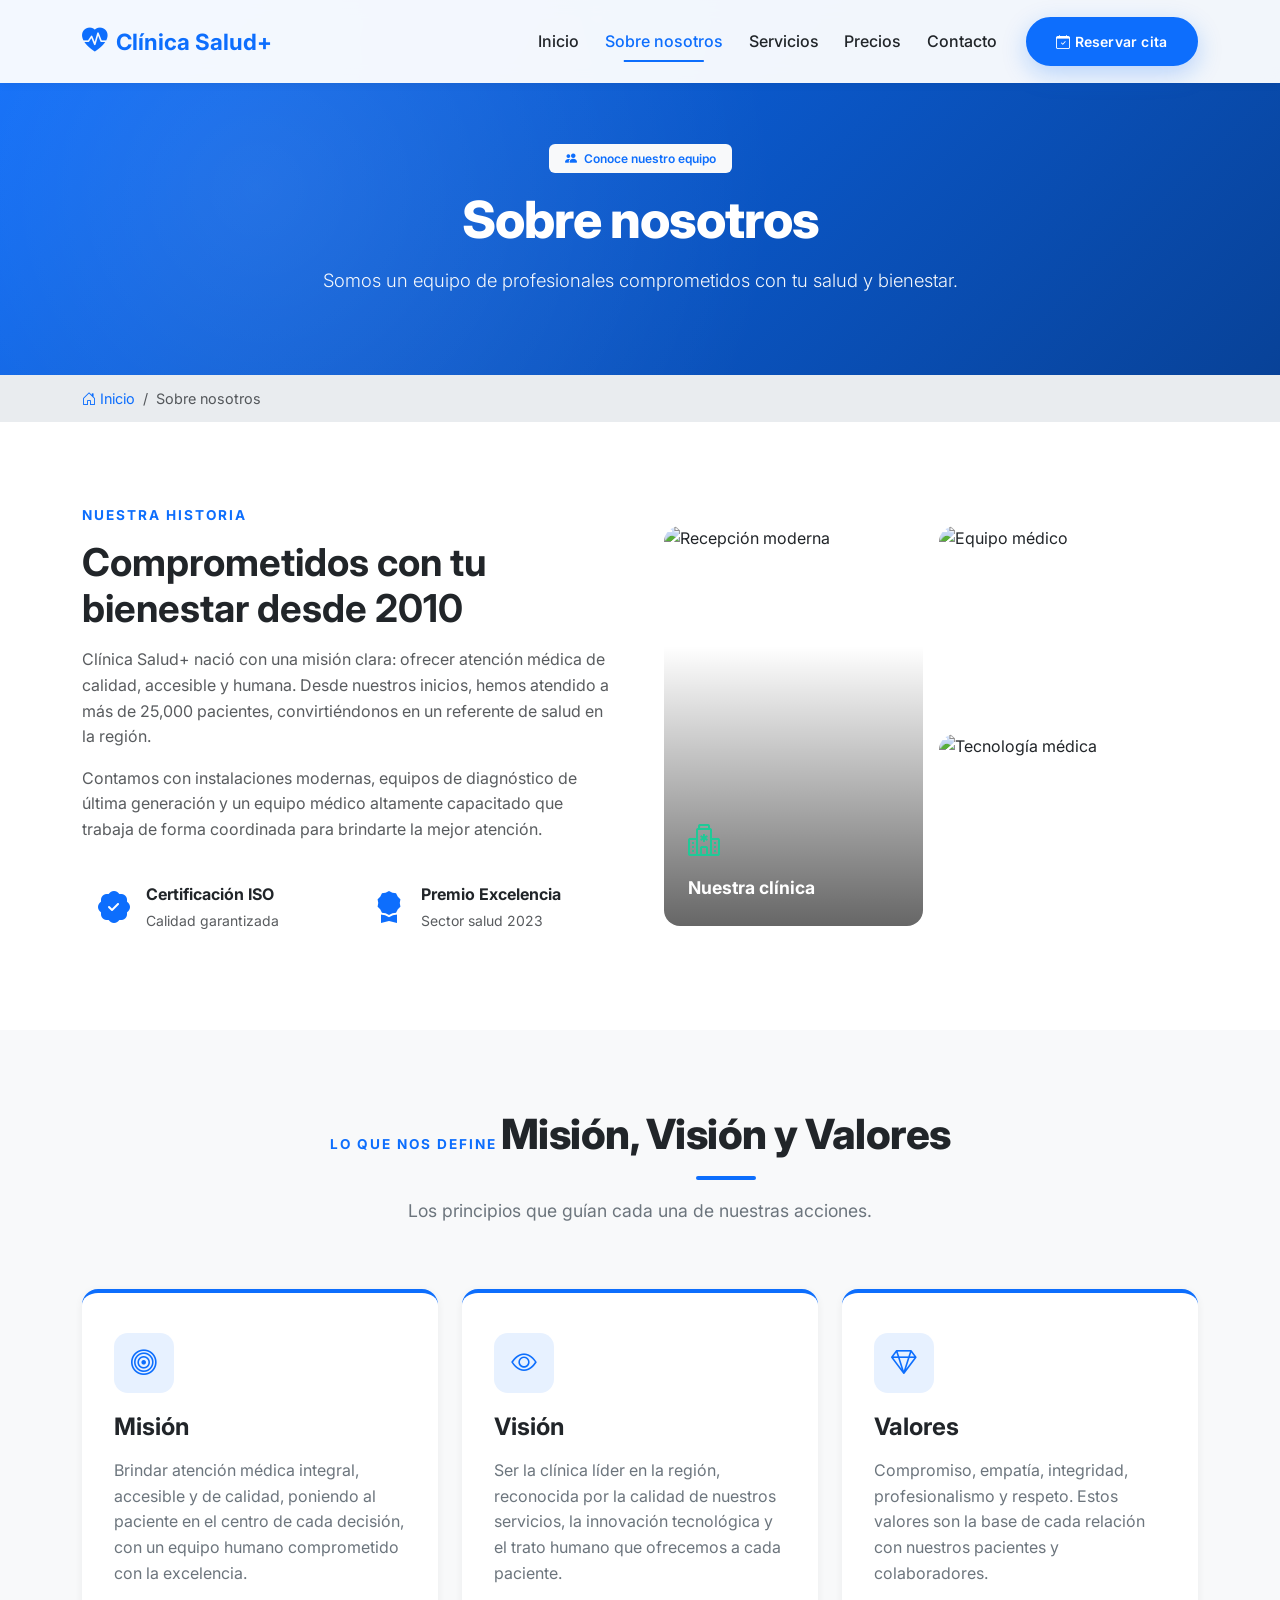
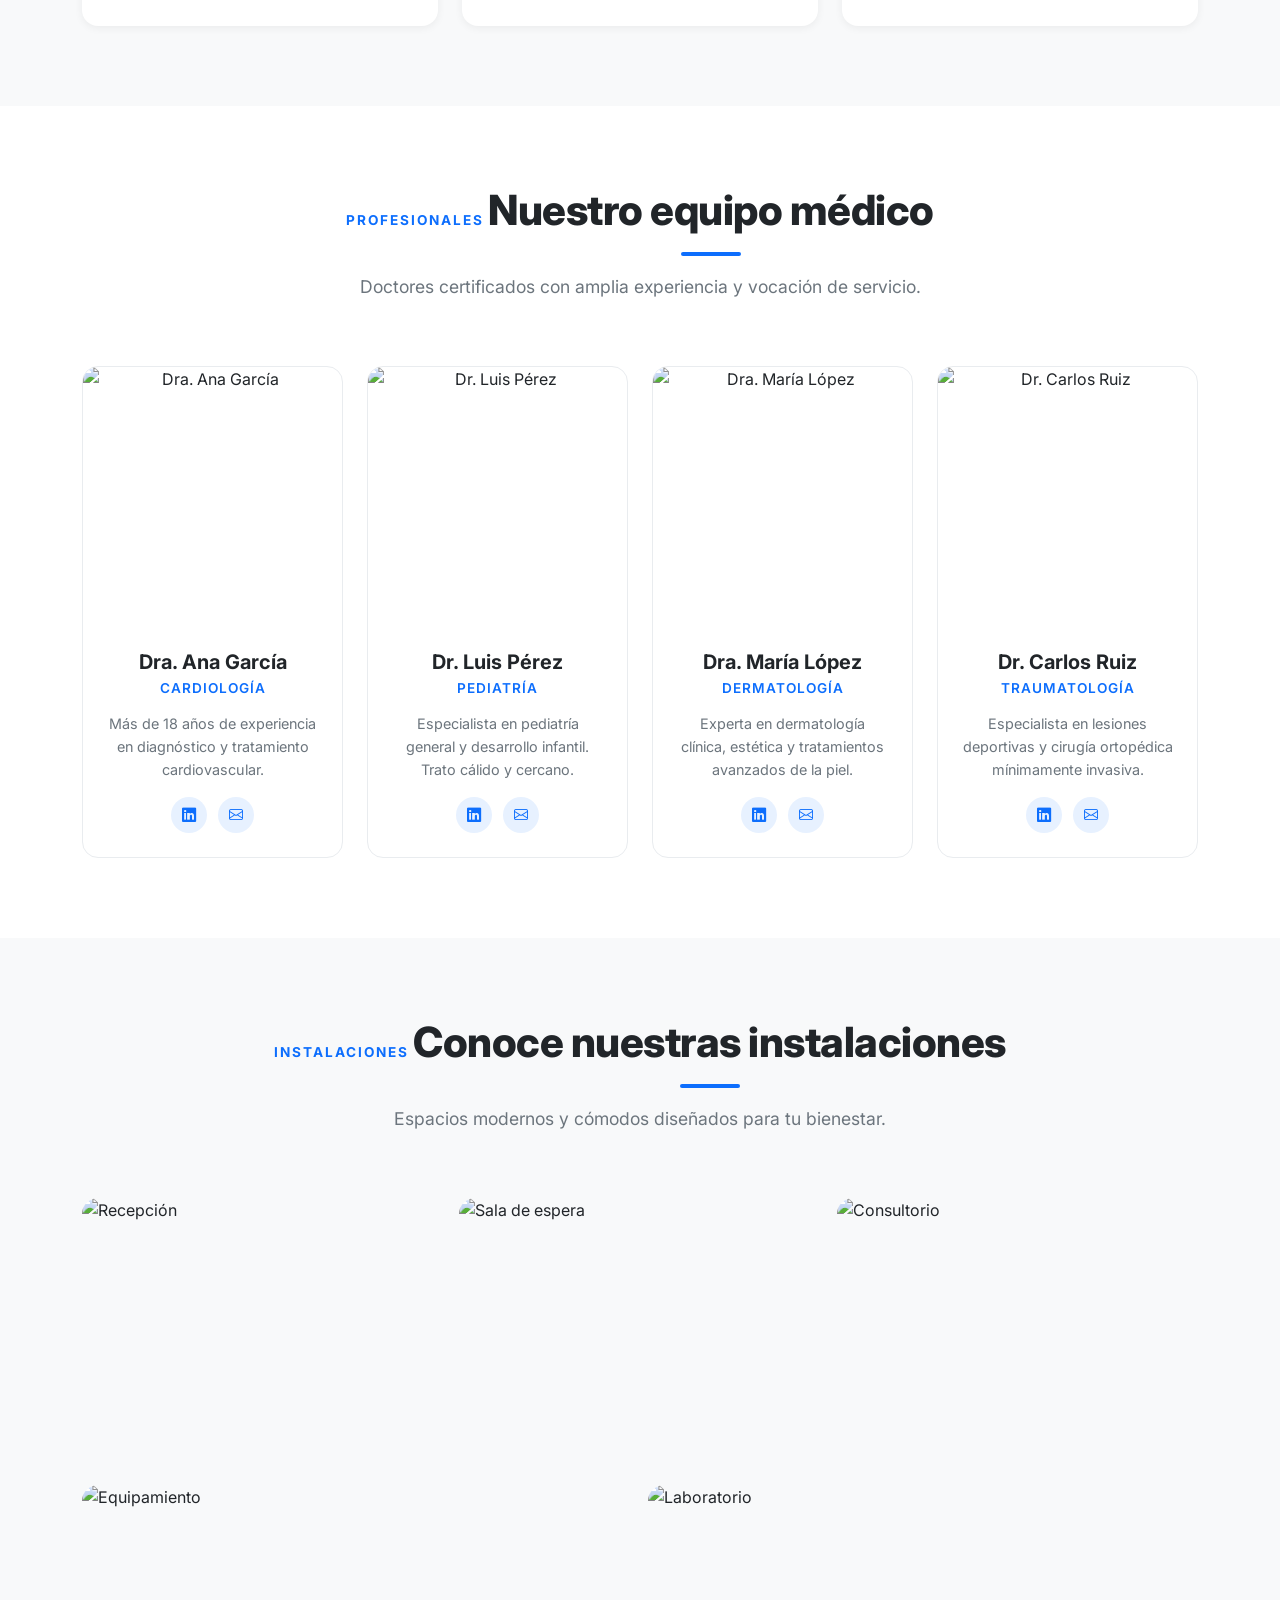
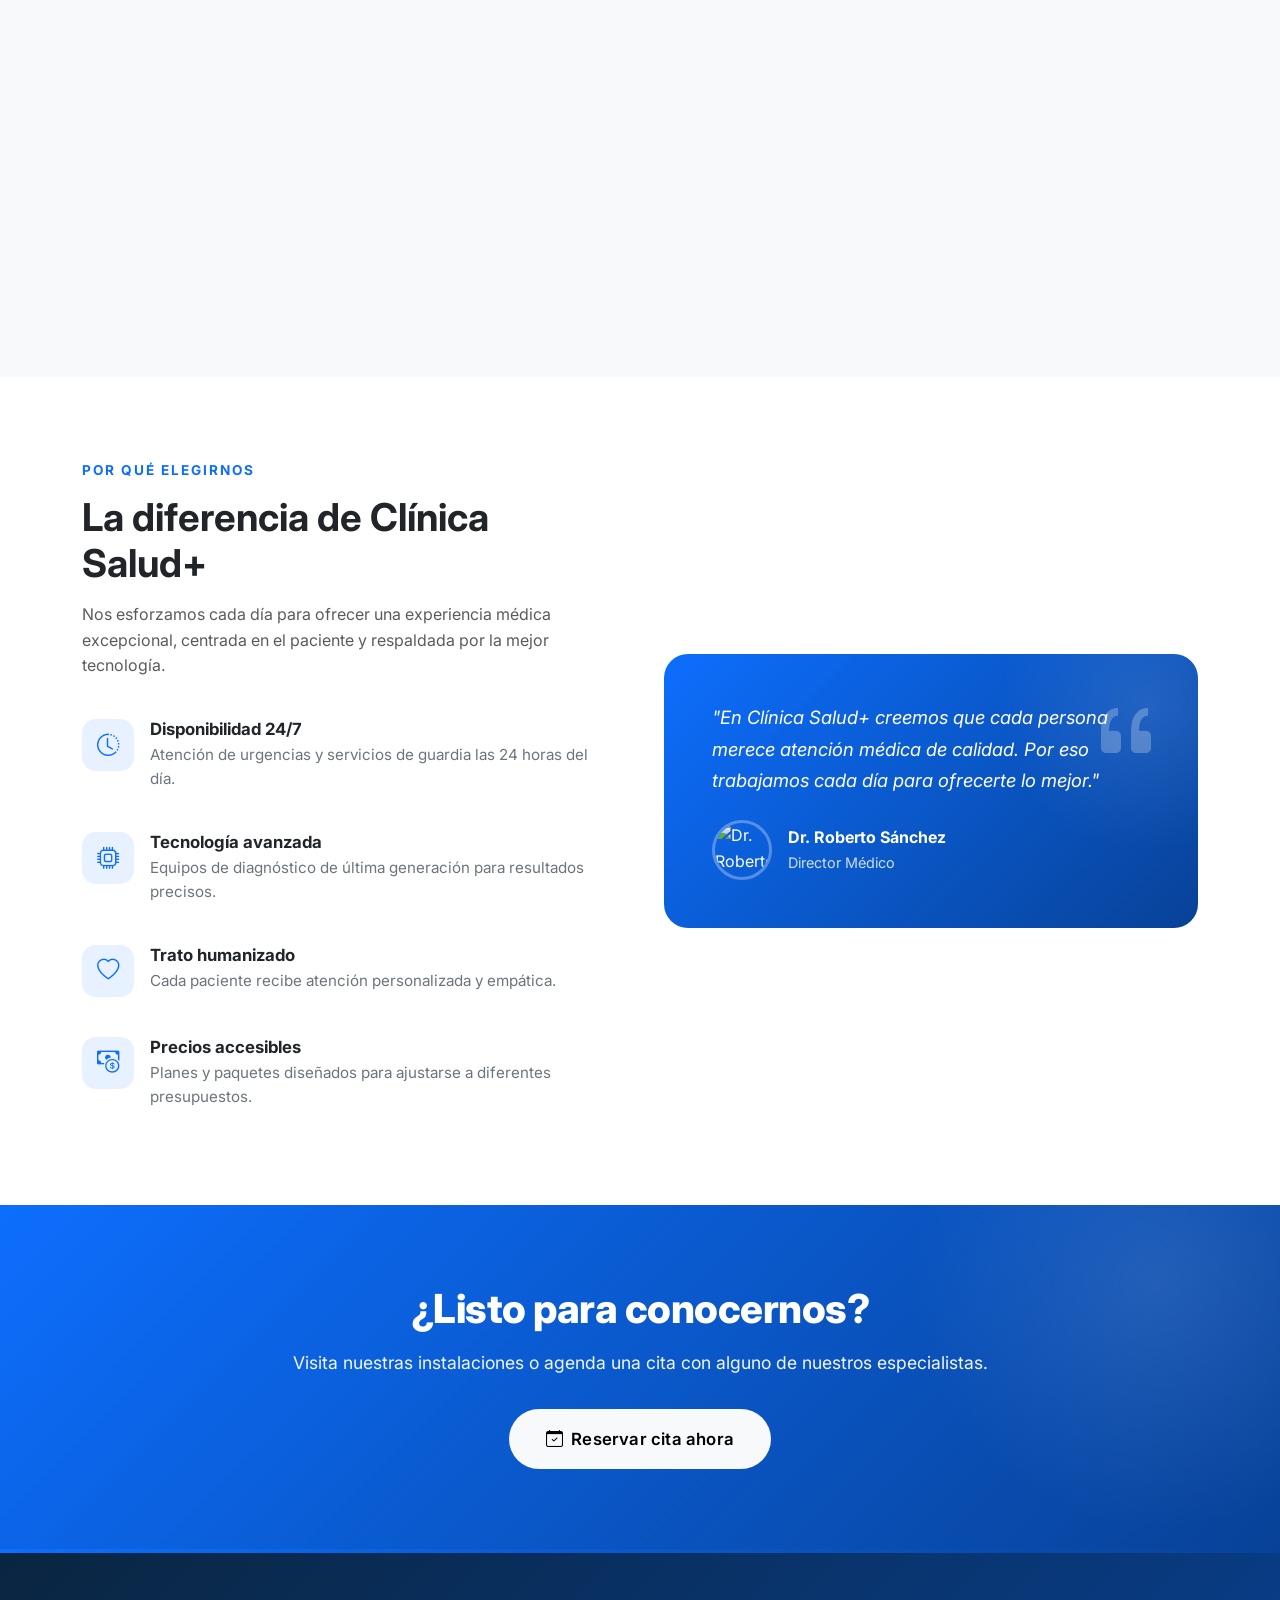
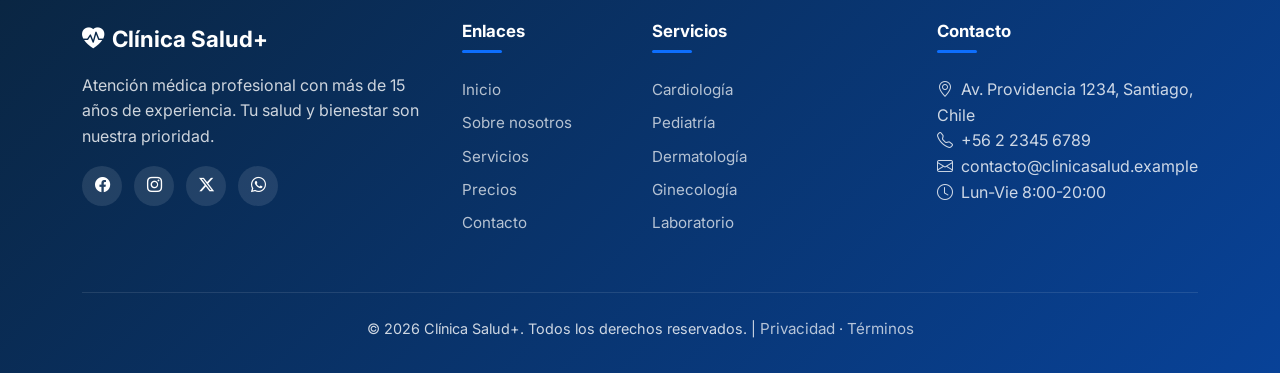
==== commit 731c0bb1: "fix response y CLP chile" ====
--- a/about.html
+++ b/about.html
@@ -1,5 +1,5 @@
 <!DOCTYPE html>
-<html lang="es">
+<html lang="es-CL">
 <head>
     <meta charset="UTF-8">
     <meta name="viewport" content="width=device-width, initial-scale=1.0">
@@ -22,7 +22,7 @@
                 <i class="bi bi-heart-pulse-fill"></i>
                 Clínica Salud+
             </a>
-            <button class="navbar-toggler" type="button" data-bs-toggle="collapse" data-bs-target="#navbarMain">
+            <button class="navbar-toggler" type="button" data-bs-toggle="collapse" data-bs-target="#navbarMain" aria-controls="navbarMain" aria-expanded="false" aria-label="Abrir menú de navegación">
                 <span class="navbar-toggler-icon"></span>
             </button>
             <div class="collapse navbar-collapse" id="navbarMain">
@@ -357,7 +357,7 @@
                         <a href="#" aria-label="Facebook"><i class="bi bi-facebook"></i></a>
                         <a href="#" aria-label="Instagram"><i class="bi bi-instagram"></i></a>
                         <a href="#" aria-label="Twitter"><i class="bi bi-twitter-x"></i></a>
-                        <a href="#" aria-label="WhatsApp"><i class="bi bi-whatsapp"></i></a>
+                        <a href="https://wa.me/56912345678" aria-label="WhatsApp"><i class="bi bi-whatsapp"></i></a>
                     </div>
                 </div>
                 <div class="col-lg-2 col-md-6">
@@ -383,9 +383,9 @@
                 <div class="col-lg-3 col-md-6">
                     <h5>Contacto</h5>
                     <ul>
-                        <li><i class="bi bi-geo-alt me-2"></i>Av. Salud 1234, Ciudad</li>
-                        <li><i class="bi bi-telephone me-2"></i>+52 555 123 4567</li>
-                        <li><i class="bi bi-envelope me-2"></i>contacto@clinicasalud.com</li>
+                        <li><i class="bi bi-geo-alt me-2"></i>Av. Providencia 1234, Santiago, Chile</li>
+                        <li><i class="bi bi-telephone me-2"></i>+56 2 2345 6789</li>
+                        <li><i class="bi bi-envelope me-2"></i>contacto@clinicasalud.example</li>
                         <li><i class="bi bi-clock me-2"></i>Lun-Vie 8:00-20:00</li>
                     </ul>
                 </div>
--- a/assets/css/styles.css
+++ b/assets/css/styles.css
@@ -287,6 +287,15 @@
     z-index: 3;
 }
 
+/* Keep wide Bootstrap gutters inside the page, including flex-based heroes. */
+.hero > .container {
+    min-width: 0;
+}
+
+.row > * {
+    min-width: 0;
+}
+
 .hero h1 {
     font-size: clamp(2.5rem, 5.5vw, 4rem);
     font-weight: 800;
@@ -1050,7 +1059,7 @@
 }
 
 .pricing-price {
-    font-size: 3.2rem;
+    font-size: clamp(2rem, 3.5vw, 3rem);
     font-weight: 800;
     color: var(--primary);
     line-height: 1;
@@ -1058,6 +1067,8 @@
 }
 
 .pricing-price small {
+    display: block;
+    margin-top: 0.5rem;
     font-size: 1rem;
     color: var(--gray);
     font-weight: 500;
@@ -1731,8 +1742,32 @@
     margin: 3rem 0;
 }
 
-@media (max-width: 991px) {
+@media (max-width: 991.98px) {
+    .row.g-5 {
+        --bs-gutter-x: 1.5rem;
+    }
+
+    .hero {
+        min-height: 100svh;
+        padding: 7rem 0 3rem;
+    }
+
+    .hero-floating-card.card-1 {
+        left: 0.75rem;
+    }
+
+    .hero-floating-card.card-2 {
+        right: 0.75rem;
+    }
+
+    .pricing-card.featured,
+    .pricing-card.featured:hover {
+        transform: none;
+    }
+
     .navbar-collapse {
+        max-height: calc(100svh - 6rem);
+        overflow-y: auto;
         background: white;
         padding: 1rem;
         border-radius: 12px;
@@ -1750,6 +1785,99 @@
 
     .hero-image-wrapper {
         margin-top: 3rem;
+    }
+}
+
+@media (max-width: 575.98px) {
+    .container {
+        --bs-gutter-x: 2.5rem;
+    }
+
+    .navbar-brand {
+        font-size: 1.15rem;
+        margin-right: 0.5rem;
+    }
+
+    .navbar-brand i {
+        font-size: 1.35rem;
+    }
+
+    .navbar-scrolled .navbar-toggler-icon {
+        background-image: url("data:image/svg+xml,%3Csvg xmlns='http://www.w3.org/2000/svg' viewBox='0 0 30 30'%3E%3Cpath stroke='%230d6efd' stroke-linecap='round' stroke-width='2' d='M4 7h22M4 15h22M4 23h22'/%3E%3C/svg%3E");
+    }
+
+    .hero h1 {
+        font-size: clamp(2rem, 8.5vw, 2.75rem);
+    }
+
+    .hero .lead {
+        font-size: 1.05rem;
+        line-height: 1.65;
+    }
+
+    .hero .badge {
+        max-width: 100%;
+        white-space: normal;
+        line-height: 1.5;
+    }
+
+    .hero-actions {
+        flex-direction: column;
+    }
+
+    .hero-actions .btn {
+        width: 100%;
+    }
+
+    .hero-trust-bar {
+        margin-inline: 0;
+    }
+
+    .page-hero {
+        padding: 7rem 0 3rem;
+    }
+
+    .section-title {
+        margin-bottom: 2.5rem;
+    }
+
+    .stat-item {
+        padding: 1rem 0;
+    }
+
+    .stat-number {
+        font-size: 2.1rem;
+    }
+
+    .stat-label {
+        font-size: 0.75rem;
+        letter-spacing: 0;
+    }
+
+    .pricing-card,
+    .testimonial-card,
+    .mvv-card {
+        padding: 2rem 1.25rem;
+    }
+
+    .pricing-table {
+        min-width: 560px;
+    }
+
+    .contact-info-card > div:last-child,
+    .footer li {
+        overflow-wrap: anywhere;
+        min-width: 0;
+    }
+
+    .schedule-list li {
+        flex-wrap: wrap;
+        gap: 0.25rem 0.75rem;
+    }
+
+    .back-to-top {
+        right: 1rem;
+        bottom: 1rem;
     }
 }
 
